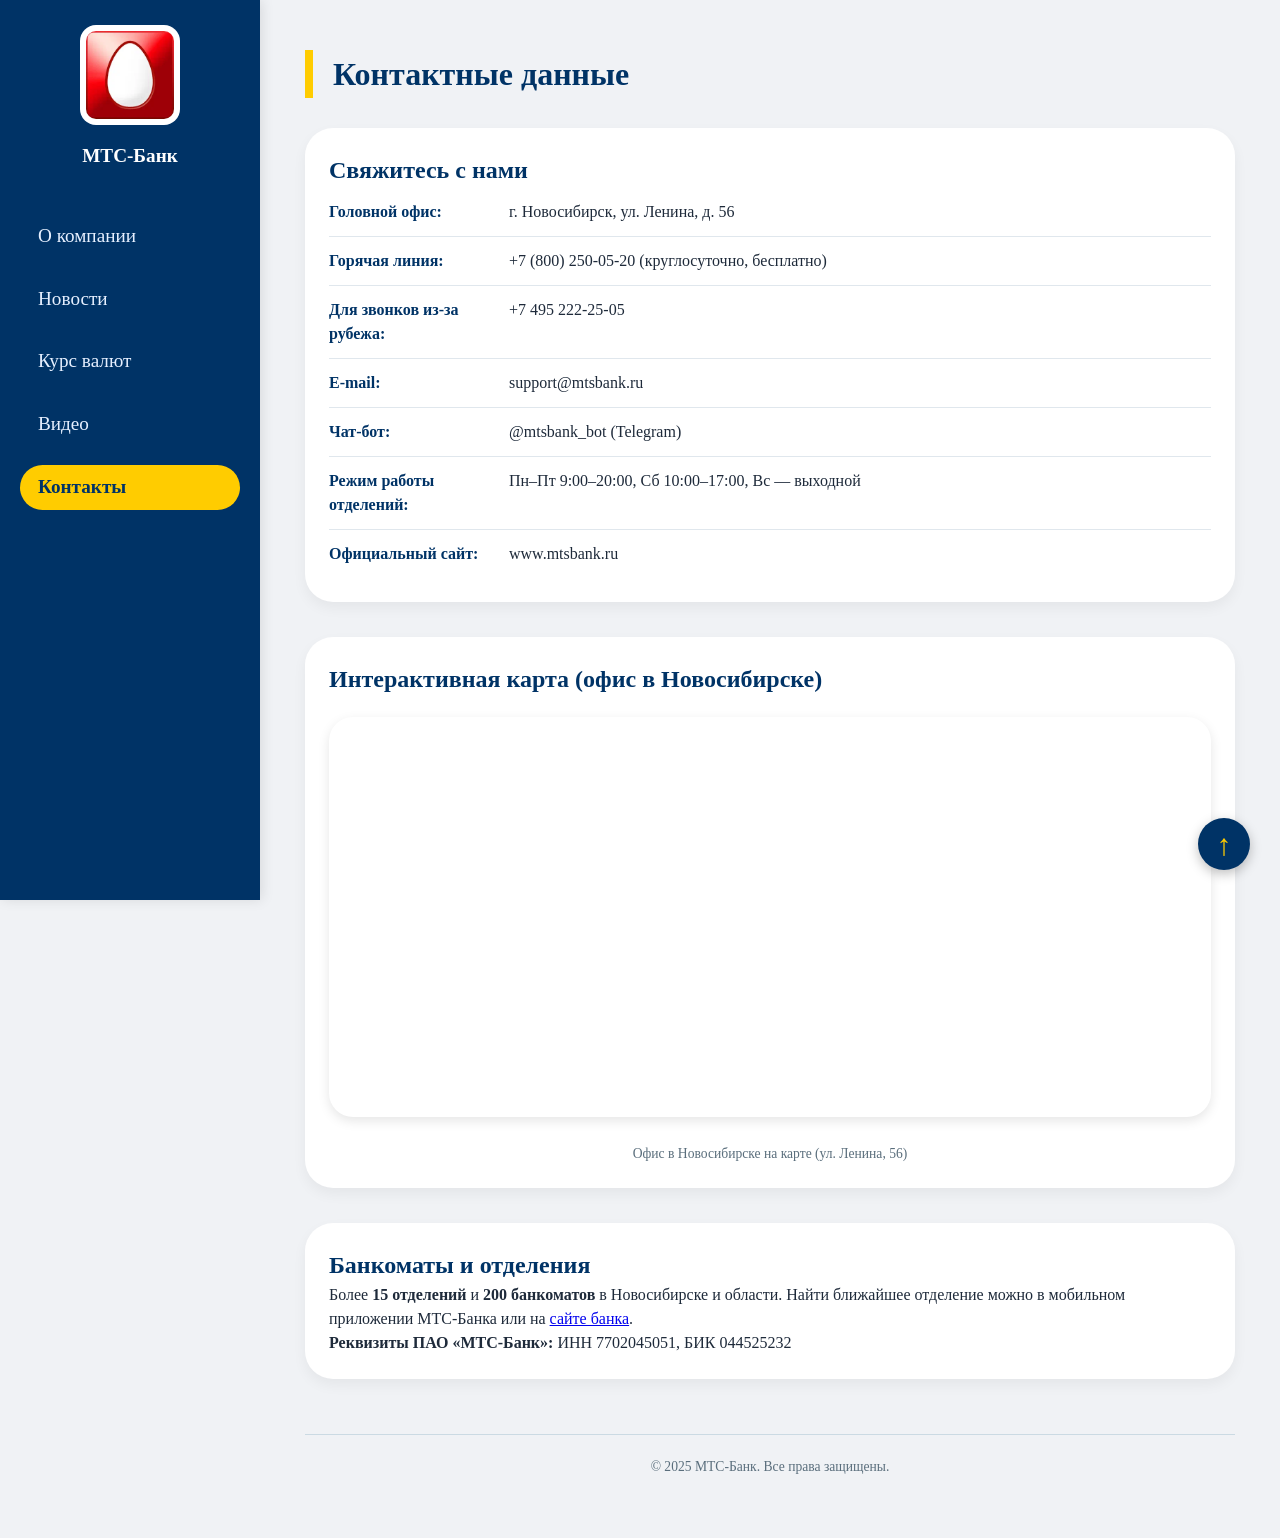
==== contacts.html @ 10e5eb34 "Add files via upload First commit" ====
<!DOCTYPE html>
<html lang="ru">
<head>
    <meta charset="UTF-8">
    <meta name="viewport" content="width=device-width, initial-scale=1.0">
    <title>МТС-Банк | Контакты</title>
    <link rel="stylesheet" href="style.css">
    <script>
        let topBtn = document.getElementById('goTopBtn');
        if (topBtn) {
            topBtn.onclick = function(btn) {
                btn.preventDefault();
                window.scrollTo(0, 0);
            };
        }
    </script>
</head>
<body>

<div class="sidebar">
    <div class="logo-side">
        <img src="logo.jpg" alt="МТС Банк">
        <h3>МТС-Банк</h3>
    </div>
    <nav>
        <ul>
            <li><a href="index.html">О компании</a></li>
            <li><a href="news.html">Новости</a></li>
            <li><a href="currency.html">Курс валют</a></li>
            <li><a href="video.html">Видео</a></li>
            <li><a href="contacts.html" class="active">Контакты</a></li>
        </ul>
    </nav>
</div>

<div class="main-content">
    <a href="#" class="go-top" id="goTopBtn">↑</a>
    <h1 class="section-title">Контактные данные</h1>

    <div class="card">
        <h2>Свяжитесь с нами</h2>
        
        <div class="contact-item">
            <strong>Головной офис:</strong>
            <span>г. Новосибирск, ул. Ленина, д. 56</span>
        </div>
        
        <div class="contact-item">
            <strong>Горячая линия:</strong>
            <span>+7 (800) 250-05-20 (круглосуточно, бесплатно)</span>
        </div>
        
        <div class="contact-item">
            <strong>Для звонков из-за рубежа:</strong>
            <span>+7 495 222-25-05</span>
        </div>
        
        <div class="contact-item">
            <strong>E-mail:</strong>
            <span><a href="mailto:support@mtsbank.ru">support@mtsbank.ru</a></span>
        </div>
        
        <div class="contact-item">
            <strong>Чат-бот:</strong>
            <span><a href="https://t.me/mtsbank_bot" target="_blank">@mtsbank_bot (Telegram)</a></span>
        </div>
        
        <div class="contact-item">
            <strong>Режим работы отделений:</strong>
            <span>Пн–Пт 9:00–20:00, Сб 10:00–17:00, Вс — выходной</span>
        </div>
        
        <div class="contact-item">
            <strong>Официальный сайт:</strong>
            <span><a href="https://www.mtsbank.ru" target="_blank">www.mtsbank.ru</a></span>
        </div>
    </div>

    <div class="card">
        <h2>Интерактивная карта (офис в Новосибирске)</h2>
        
        <div class="map-container">
            <iframe 
                class="map-frame"
                src="https://www.google.com/maps/embed?pb=!1m18!1m12!1m3!1d2284.2921831533295!2d82.9179230769162!3d55.03031226597035!2m3!1f0!2f0!3f0!3m2!1i1024!2i768!4f13.1!3m3!1m2!1s0x42dfe5b1c4b2f9c1%3A0x5e2b3c4f5a6b7c8d!2z0YPQuy4g0JvQtdC90LjQvdCwLCA1Niwg0J3QvtCy0L7RgdC40LHQuNGA0YHQuiwg0J3QvtCy0L7RgdC40LHQuNGA0YHQutCw0Y8g0L7QsdC7LiwgNjMwMDc1!5e0!3m2!1sru!2sru!4v1710000000000!5m2!1sru!2sru" 
                allowfullscreen="" 
                loading="lazy">
            </iframe>
        </div>
        <p class="map-note">Офис в Новосибирске на карте (ул. Ленина, 56)</p>
    </div>

    <div class="card">
        <h2>Банкоматы и отделения</h2>
        <p>Более <strong>15 отделений</strong> и <strong>200 банкоматов</strong> в Новосибирске и области. Найти ближайшее отделение можно в мобильном приложении МТС-Банка или на <a href="https://www.mtsbank.ru/offices/" target="_blank">сайте банка</a>.</p>
        <p><strong>Реквизиты ПАО «МТС-Банк»:</strong> ИНН 7702045051, БИК 044525232</p>
    </div>

    <footer>© 2025 МТС-Банк. Все права защищены.</footer>
</div>
</body>
</html>
---- style.css ----
* {
    margin: 0;
    padding: 0;
    box-sizing: border-box;
}
body {
    font-family: 'Times New Roman', Times, serif;
    background: #f0f2f5;
    color: #1e2a3a;
    line-height: 1.5;
}

.sidebar {
    position: fixed;
    left: 0;
    top: 0;
    width: 260px;
    height: 100vh;
    background: #003366;
    color: white;
    padding: 25px 0;
    display: flex;
    flex-direction: column;
    box-shadow: 2px 0 12px rgba(0,0,0,0.1);
    z-index: 1000;
    overflow-y: auto;
}
.logo-side {
    text-align: center;
    margin-bottom: 25px;
    padding: 0 15px;
}
.logo-side img {
    max-width: 100px;
    border-radius: 16px;
    background: white;
    padding: 6px;
}
.logo-side h3 {
    font-size: 1.2rem;
    margin-top: 10px;
    color: #ffffff;
}
.sidebar nav ul {
    list-style: none;
    padding: 0 20px;
}
.sidebar nav ul li {
    margin: 18px 0;
}
.sidebar nav ul li a {
    color: #e6f0ff;
    text-decoration: none;
    font-size: 1.2rem;
    font-weight: 500;
    display: block;
    padding: 8px 18px;
    border-radius: 40px;
    transition: 0.2s;
}
.sidebar nav ul li a:hover {
    background: #ffcc00;
    color: #003366;
    transform: translateX(6px);
}
.sidebar nav ul li a.active {
    background: #ffcc00;
    color: #003366;
    font-weight: bold;
}
.main-content {
    margin-left: 260px;
    padding: 30px 45px 60px;
    min-height: 100vh;
}
.go-top {
    position: fixed;
    bottom: 30px;
    right: 30px;
    background: #003366;
    color: #ffcc00;
    width: 52px;
    height: 52px;
    border-radius: 50%;
    display: flex;
    align-items: center;
    justify-content: center;
    font-size: 30px;
    text-decoration: none;
    box-shadow: 0 4px 12px rgba(0,0,0,0.25);
    z-index: 999;
    font-weight: bold;
}
.go-top:hover {
    background: #ffcc00;
    color: #003366;
    transform: scale(1.05);
}
h1, h2, h3 {
    color: #003366;
}
.section-title {
    font-size: 2rem;
    border-left: 8px solid #ffcc00;
    padding-left: 20px;
    margin: 20px 0 30px;
}
.card {
    background: white;
    border-radius: 28px;
    padding: 24px;
    margin-bottom: 35px;
    box-shadow: 0 6px 14px rgba(0,0,0,0.05);
}
.about-grid {
    display: flex;
    flex-wrap: wrap;
    gap: 30px;
    align-items: flex-start;
}
.about-text {
    flex: 2;
}
.about-img {
    flex: 1;
}
.founders-block {
    background: #eef2f7;
    padding: 18px;
    border-radius: 24px;
    margin-top: 15px;
}
footer {
    margin-top: 55px;
    text-align: center;
    font-size: 0.85rem;
    color: #5a6e7c;
    border-top: 1px solid #cbdae3;
    padding-top: 22px;
}

.product-card:hover .product-desc {
    border: 3px solid #ffcc00;
    background-color: #fff8e1;
    padding: 10px;
    border-radius: 12px;
    transition: 0.2s;
}
.product-card {
    background: white;
    border-radius: 24px;
    padding: 20px;
    margin: 2px;
    border: 1px solid #dce5ec;
    cursor: pointer;
    transition: 0.2s;
    text-align: center;
}

.product-img {
    text-align: center;
    margin-bottom: 15px;
}

.product-img img {
    width: 80px;
    height: 80px;
    object-fit: contain;
    border-radius: 16px;
}

.product-title {
    font-size: 1.25rem;
    font-weight: bold;
    color: #003366;
    margin-bottom: 12px;
    text-align: center;
}

.product-desc {
    color: #2c3e50;
    line-height: 1.4;
    transition: 0.2s;
    text-align: center;
}
.contact-item {
    display: flex;
    flex-wrap: wrap;
    padding: 12px 0;
    border-bottom: 1px solid #e0e7ed;
}

.contact-item:last-child {
    border-bottom: none;
}

.contact-item strong {
    width: 180px;
    color: #003366;
}

.contact-item span, .contact-item a {
    flex: 1;
    color: #1e2a3a;
    text-decoration: none;
}

.contact-item a:hover {
    color: #ff0000;
    text-decoration: underline;
}

.map-container {
    margin: 20px 0;
}

.map-frame {
    width: 100%;
    height: 400px;
    border: none;
    border-radius: 24px;
    box-shadow: 0 4px 12px rgba(0,0,0,0.1);
}

.map-note {
    margin-top: 10px;
    font-size: 0.85rem;
    color: #5a6e7c;
    text-align: center;
}
/*история*/
.timeline-horizontal {
    overflow-x: auto;
    margin: 20px 0;
}

.timeline-years {
    display: flex;
    gap: 30px;
    justify-content: space-between;
    min-width: 800px;
    padding-bottom: 10px;
}

.year-item {
    font-size: 1rem;
    font-weight: bold;
    color: #003366;
    text-align: center;
    min-width: 70px;
    cursor: pointer;
    transition: 0.2s;
}

.year-item:hover {
    color: #ffcc00;
}

.timeline-line {
    height: 3px;
    background: #ffcc00;
    margin: 5px 0 20px 0;
    min-width: 800px;
}

.timeline-events {
    display: flex;
    gap: 30px;
    min-width: 800px;
}

.event-item {
    min-width: 250px;
    background: #f8f9fa;
    padding: 15px;
    border-radius: 16px;
    border-left: 4px solid #ffcc00;
    display: none;
}

.event-item.active {
    display: block;
}

.event-item ul {
    margin: 0;
    padding-left: 18px;
}

.event-item li {
    margin: 8px 0;
    font-size: 0.9rem;
    line-height: 1.4;
    color: #1e2a3a;
}
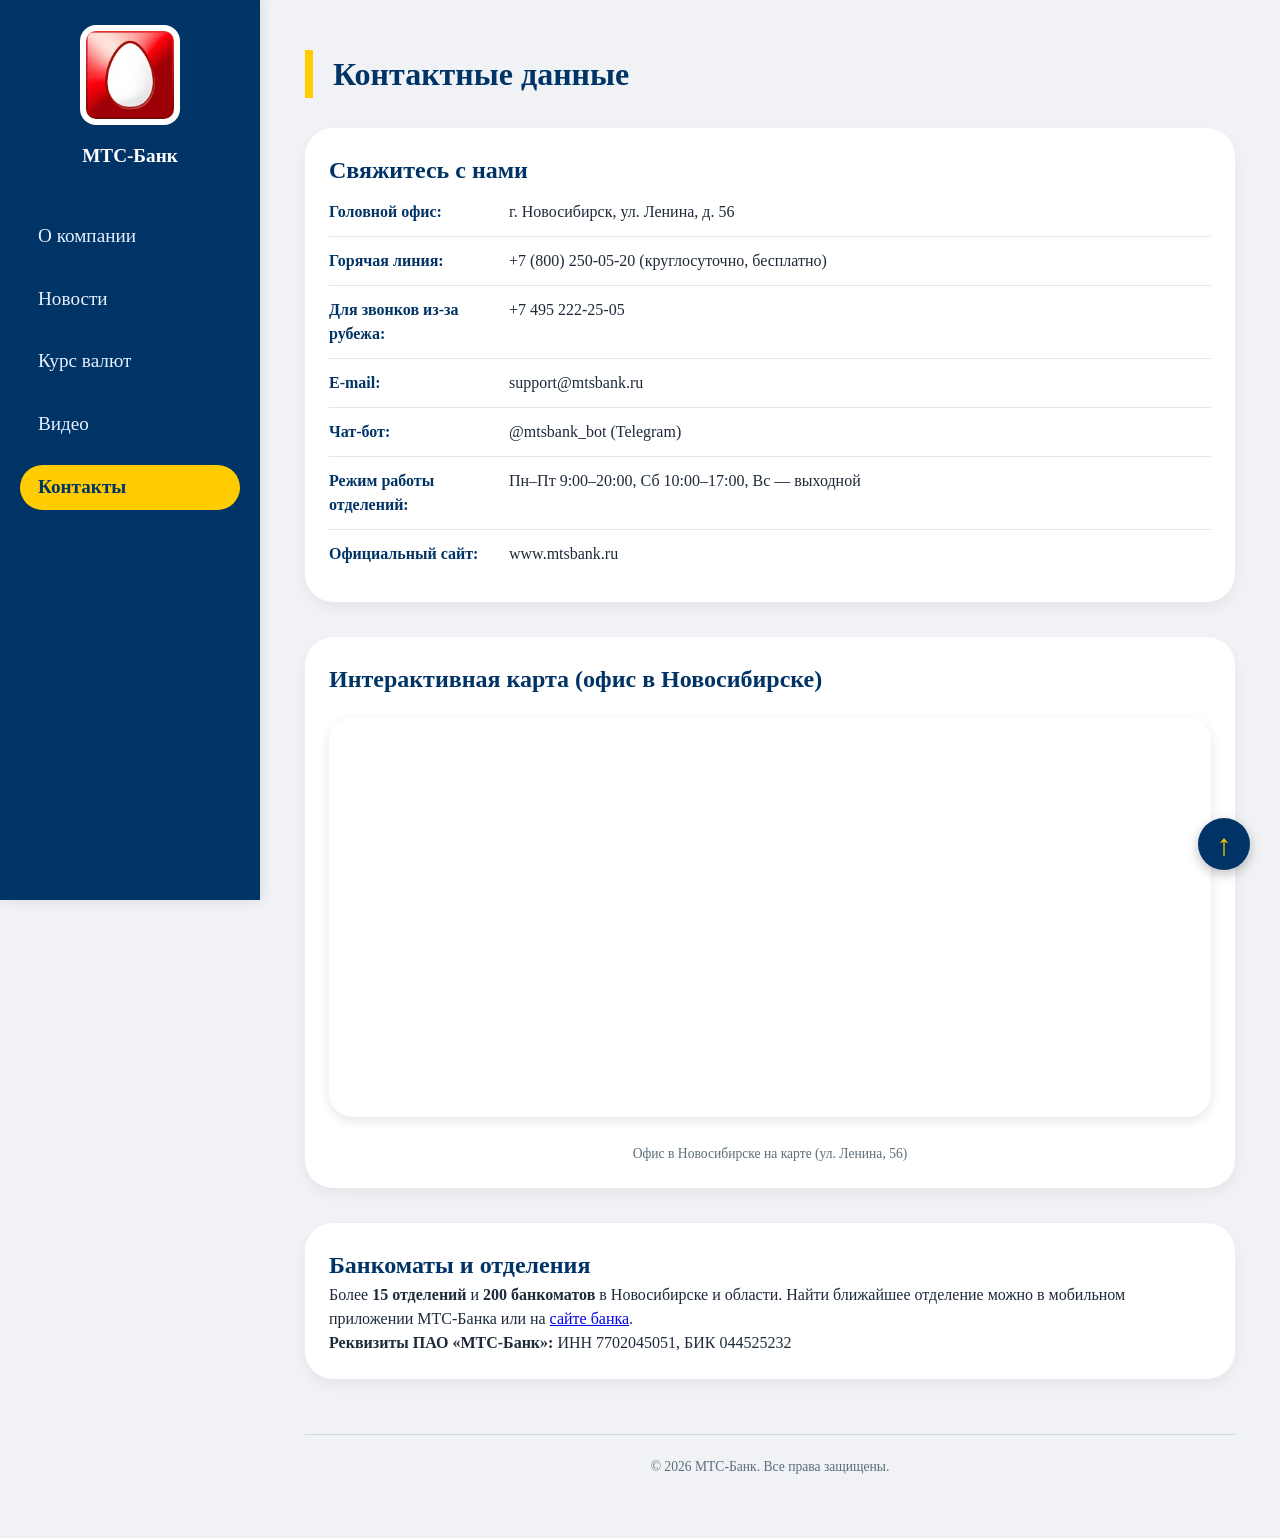
==== commit 590dff1a: "Add files via upload" ====
--- a/contacts.html
+++ b/contacts.html
@@ -5,6 +5,7 @@
     <meta name="viewport" content="width=device-width, initial-scale=1.0">
     <title>МТС-Банк | Контакты</title>
     <link rel="stylesheet" href="style.css">
+    <link rel="icon" href="icon.jpg">
     <script>
         let topBtn = document.getElementById('goTopBtn');
         if (topBtn) {
@@ -96,7 +97,7 @@
         <p><strong>Реквизиты ПАО «МТС-Банк»:</strong> ИНН 7702045051, БИК 044525232</p>
     </div>
 
-    <footer>© 2025 МТС-Банк. Все права защищены.</footer>
+    <footer>© 2026 МТС-Банк. Все права защищены.</footer>
 </div>
 </body>
 </html>
--- a/style.css
+++ b/style.css
@@ -293,3 +293,44 @@
     line-height: 1.4;
     color: #1e2a3a;
 }
+
+@media (max-width: 750px) {
+    .sidebar {
+        width: 100%;
+        height: auto;
+        position: relative;
+    }
+    .main-content {
+        margin-left: 0;
+        padding: 20px;
+    }
+    .bar-item {
+        width: 40px;
+    }
+    .bar {
+        width: 28px;
+    }
+    .video-frame {
+        max-width: 100%;
+    }
+    .map-frame {
+        height: 250px;
+    }
+    .contact-item {
+        flex-direction: column;
+    }
+    .contact-item strong {
+        width: auto;
+        margin-bottom: 5px;
+    }
+    .timeline-years {
+        gap: 10px;
+    }
+    .year-item {
+        font-size: 0.8rem;
+        min-width: 45px;
+    }
+    .event-item {
+        min-width: 200px;
+    }
+}
